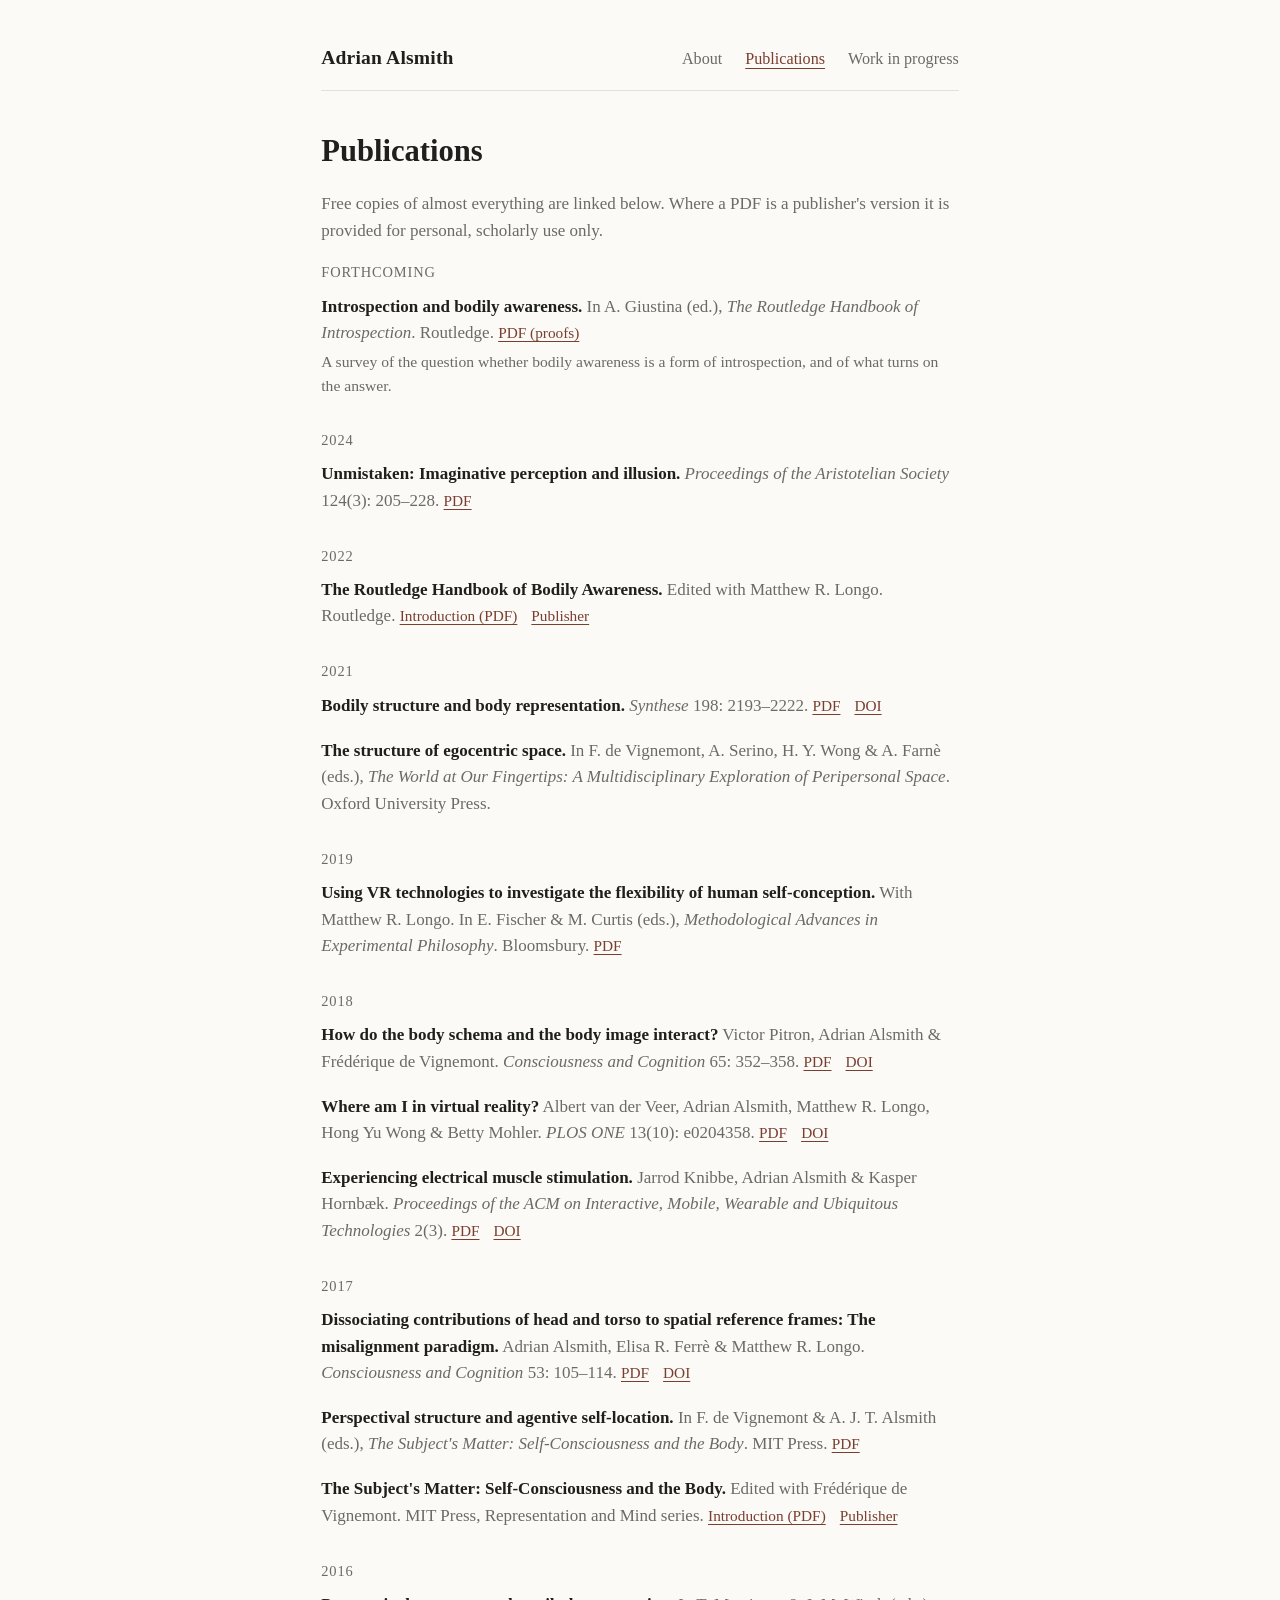
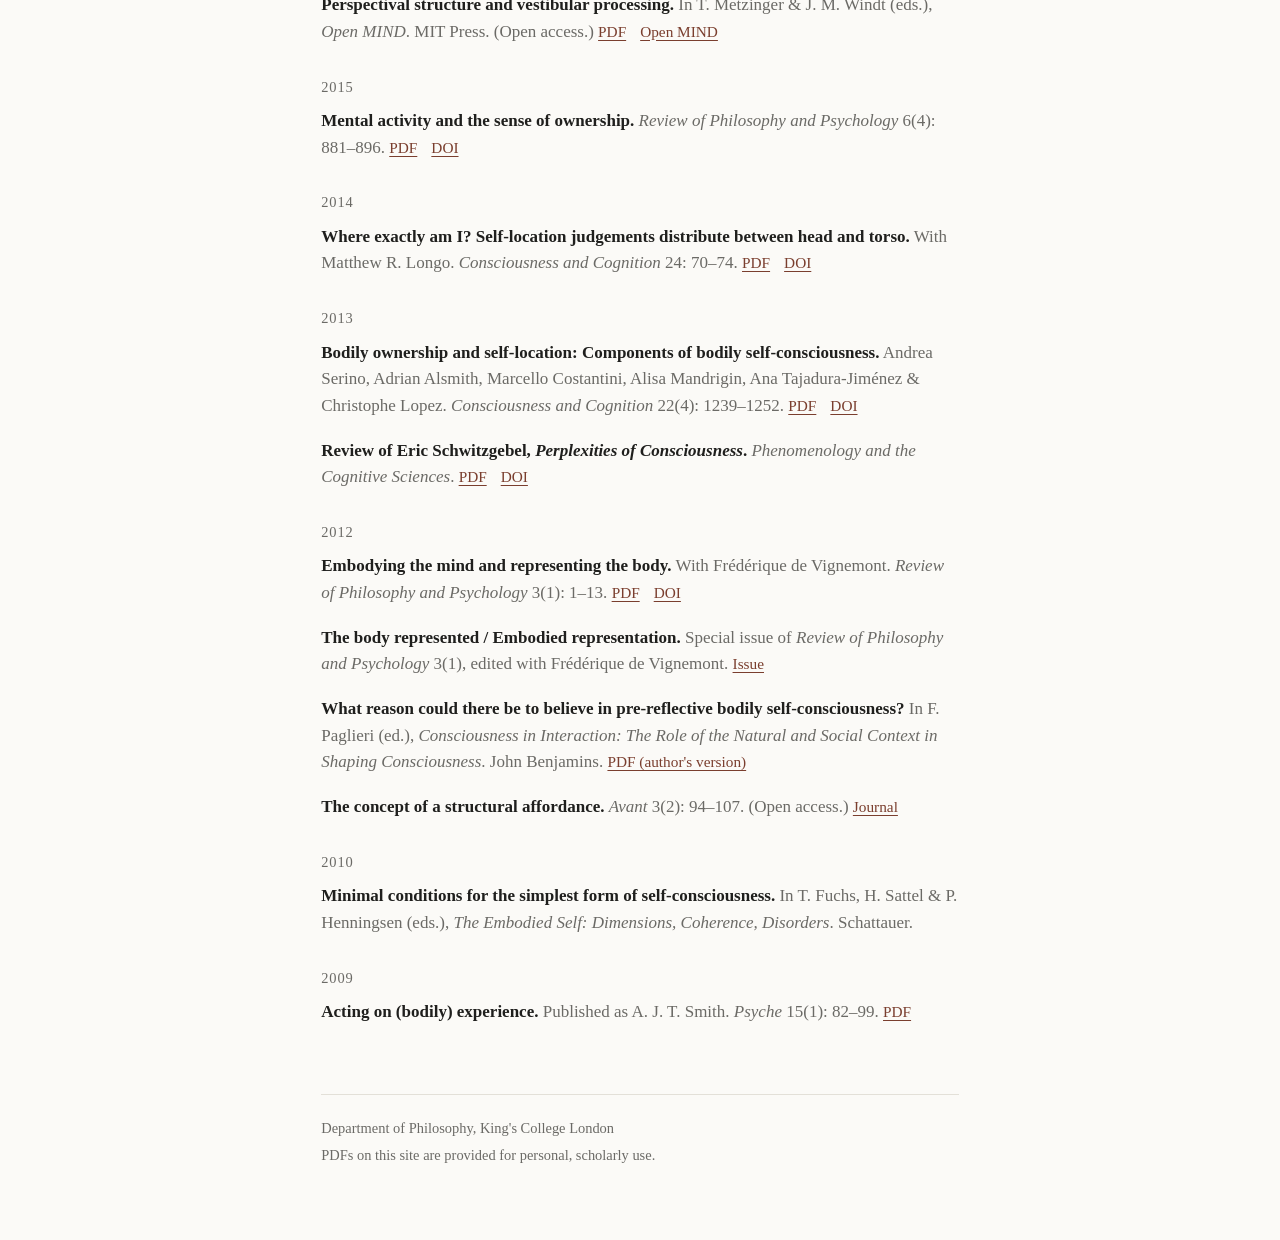
==== publications.html @ 870e2370 "Create personal academic website Three static pages (about, publications, work in progress), one sty" ====
<!DOCTYPE html>
<html lang="en">
<head>
  <meta charset="utf-8">
  <meta name="viewport" content="width=device-width, initial-scale=1">
  <title>Publications — Adrian Alsmith</title>
  <link rel="stylesheet" href="style.css">
</head>
<body>
<div class="wrap">

  <header class="site">
    <a class="name" href="index.html">Adrian Alsmith</a>
    <nav class="main">
      <a href="index.html">About</a>
      <a href="publications.html" aria-current="page">Publications</a>
      <a href="work-in-progress.html">Work in progress</a>
    </nav>
  </header>

  <main>
    <h1>Publications</h1>
    <p class="muted">Free copies of almost everything are linked below. Where a PDF is a publisher's version it is provided for personal, scholarly use only.</p>

    <!-- HOW TO ADD A PUBLICATION
         1. Put the PDF in the papers/ folder (lower-case, hyphenated name).
         2. Copy one of the <li> blocks below, edit the text, and change the href.
         3. Entries are grouped by year, newest first. -->

    <ul class="works">

      <span class="year">FORTHCOMING</span>
      <li>
        <span class="title">Introspection and bodily awareness.</span>
        <span class="venue">In A. Giustina (ed.), <em>The Routledge Handbook of Introspection</em>. Routledge.</span>
        <span class="links"><a href="papers/alsmith-2024-introspection-and-bodily-awareness.pdf">PDF (proofs)</a></span>
        <span class="note">A survey of the question whether bodily awareness is a form of introspection, and of what turns on the answer.</span>
      </li>

      <span class="year">2024</span>
      <li>
        <span class="title">Unmistaken: Imaginative perception and illusion.</span>
        <span class="venue"><em>Proceedings of the Aristotelian Society</em> 124(3): 205–228.</span>
        <span class="links"><a href="papers/alsmith-2024-unmistaken-imaginative-perception-and-illusion.pdf">PDF</a></span>
      </li>

      <span class="year">2022</span>
      <li>
        <span class="title">The Routledge Handbook of Bodily Awareness.</span>
        <span class="venue">Edited with Matthew R. Longo. Routledge.</span>
        <span class="links"><a href="papers/alsmith-longo-2022-routledge-handbook-introduction.pdf">Introduction (PDF)</a> <a href="https://www.routledge.com/9780367647971">Publisher</a></span>
      </li>

      <span class="year">2021</span>
      <li>
        <span class="title">Bodily structure and body representation.</span>
        <span class="venue"><em>Synthese</em> 198: 2193–2222.</span>
        <span class="links"><a href="papers/alsmith-2021-bodily-structure-and-body-representation.pdf">PDF</a> <a href="https://doi.org/10.1007/s11229-019-02200-1">DOI</a></span>
      </li>
      <li>
        <span class="title">The structure of egocentric space.</span>
        <span class="venue">In F. de Vignemont, A. Serino, H. Y. Wong &amp; A. Farnè (eds.), <em>The World at Our Fingertips: A Multidisciplinary Exploration of Peripersonal Space</em>. Oxford University Press.</span>
        <!-- PDF (papers/alsmith-2021-the-structure-of-egocentric-space.pdf) still to be added; the file is 6.5 MB. -->
      </li>

      <span class="year">2019</span>
      <li>
        <span class="title">Using VR technologies to investigate the flexibility of human self-conception.</span>
        <span class="venue">With Matthew R. Longo. In E. Fischer &amp; M. Curtis (eds.), <em>Methodological Advances in Experimental Philosophy</em>. Bloomsbury.</span>
        <span class="links"><a href="papers/alsmith-longo-2019-using-vr-to-study-self-conception.pdf">PDF</a></span>
      </li>

      <span class="year">2018</span>
      <li>
        <span class="title">How do the body schema and the body image interact?</span>
        <span class="venue">Victor Pitron, Adrian Alsmith &amp; Frédérique de Vignemont. <em>Consciousness and Cognition</em> 65: 352–358.</span>
        <span class="links"><a href="papers/pitron-alsmith-devignemont-2018-body-schema-body-image.pdf">PDF</a> <a href="https://doi.org/10.1016/j.concog.2018.08.007">DOI</a></span>
      </li>
      <li>
        <span class="title">Where am I in virtual reality?</span>
        <span class="venue">Albert van der Veer, Adrian Alsmith, Matthew R. Longo, Hong Yu Wong &amp; Betty Mohler. <em>PLOS ONE</em> 13(10): e0204358.</span>
        <span class="links"><a href="papers/vanderveer-alsmith-et-al-2018-where-am-i-in-vr.pdf">PDF</a> <a href="https://doi.org/10.1371/journal.pone.0204358">DOI</a></span>
      </li>
      <li>
        <span class="title">Experiencing electrical muscle stimulation.</span>
        <span class="venue">Jarrod Knibbe, Adrian Alsmith &amp; Kasper Hornbæk. <em>Proceedings of the ACM on Interactive, Mobile, Wearable and Ubiquitous Technologies</em> 2(3).</span>
        <span class="links"><a href="papers/knibbe-alsmith-hornbaek-2018-experiencing-electrical-muscle-stimulation.pdf">PDF</a> <a href="https://doi.org/10.1145/3264928">DOI</a></span>
      </li>

      <span class="year">2017</span>
      <li>
        <span class="title">Dissociating contributions of head and torso to spatial reference frames: The misalignment paradigm.</span>
        <span class="venue">Adrian Alsmith, Elisa R. Ferrè &amp; Matthew R. Longo. <em>Consciousness and Cognition</em> 53: 105–114.</span>
        <span class="links"><a href="papers/alsmith-ferre-longo-2017-misalignment-paradigm.pdf">PDF</a> <a href="https://doi.org/10.1016/j.concog.2017.06.005">DOI</a></span>
      </li>
      <li>
        <span class="title">Perspectival structure and agentive self-location.</span>
        <span class="venue">In F. de Vignemont &amp; A. J. T. Alsmith (eds.), <em>The Subject's Matter: Self-Consciousness and the Body</em>. MIT Press.</span>
        <span class="links"><a href="papers/alsmith-2017-perspectival-structure-and-agentive-self-location.pdf">PDF</a></span>
      </li>
      <li>
        <span class="title">The Subject's Matter: Self-Consciousness and the Body.</span>
        <span class="venue">Edited with Frédérique de Vignemont. MIT Press, Representation and Mind series.</span>
        <span class="links"><a href="papers/alsmith-devignemont-2017-introduction-the-subjects-matter.pdf">Introduction (PDF)</a> <a href="https://mitpress.mit.edu/9780262036832/">Publisher</a></span>
      </li>

      <span class="year">2016</span>
      <li>
        <span class="title">Perspectival structure and vestibular processing.</span>
        <span class="venue">In T. Metzinger &amp; J. M. Windt (eds.), <em>Open MIND</em>. MIT Press. (Open access.)</span>
        <span class="links"><a href="papers/alsmith-2016-perspectival-structure-and-vestibular-processing.pdf">PDF</a> <a href="https://open-mind.net/">Open MIND</a></span>
      </li>

      <span class="year">2015</span>
      <li>
        <span class="title">Mental activity and the sense of ownership.</span>
        <span class="venue"><em>Review of Philosophy and Psychology</em> 6(4): 881–896.</span>
        <span class="links"><a href="papers/alsmith-2015-mental-activity-and-the-sense-of-ownership.pdf">PDF</a> <a href="https://doi.org/10.1007/s13164-014-0208-1">DOI</a></span>
      </li>

      <span class="year">2014</span>
      <li>
        <span class="title">Where exactly am I? Self-location judgements distribute between head and torso.</span>
        <span class="venue">With Matthew R. Longo. <em>Consciousness and Cognition</em> 24: 70–74.</span>
        <span class="links"><a href="papers/alsmith-longo-2014-where-exactly-am-i.pdf">PDF</a> <a href="https://doi.org/10.1016/j.concog.2013.12.005">DOI</a></span>
      </li>

      <span class="year">2013</span>
      <li>
        <span class="title">Bodily ownership and self-location: Components of bodily self-consciousness.</span>
        <span class="venue">Andrea Serino, Adrian Alsmith, Marcello Costantini, Alisa Mandrigin, Ana Tajadura-Jiménez &amp; Christophe Lopez. <em>Consciousness and Cognition</em> 22(4): 1239–1252.</span>
        <span class="links"><a href="papers/serino-alsmith-et-al-2013-bodily-ownership-and-self-location.pdf">PDF</a> <a href="https://doi.org/10.1016/j.concog.2013.08.013">DOI</a></span>
      </li>
      <li>
        <span class="title">Review of Eric Schwitzgebel, <em>Perplexities of Consciousness</em>.</span>
        <span class="venue"><em>Phenomenology and the Cognitive Sciences</em>.</span>
        <span class="links"><a href="papers/alsmith-2013-perplexities-of-consciousness-review.pdf">PDF</a> <a href="https://doi.org/10.1007/s11097-013-9315-1">DOI</a></span>
      </li>

      <span class="year">2012</span>
      <li>
        <span class="title">Embodying the mind and representing the body.</span>
        <span class="venue">With Frédérique de Vignemont. <em>Review of Philosophy and Psychology</em> 3(1): 1–13.</span>
        <span class="links"><a href="papers/alsmith-devignemont-2012-embodying-the-mind-and-representing-the-body.pdf">PDF</a> <a href="https://doi.org/10.1007/s13164-012-0085-4">DOI</a></span>
      </li>
      <li>
        <span class="title">The body represented / Embodied representation.</span>
        <span class="venue">Special issue of <em>Review of Philosophy and Psychology</em> 3(1), edited with Frédérique de Vignemont.</span>
        <span class="links"><a href="https://link.springer.com/journal/13164/volumes-and-issues/3-1">Issue</a></span>
      </li>
      <li>
        <span class="title">What reason could there be to believe in pre-reflective bodily self-consciousness?</span>
        <span class="venue">In F. Paglieri (ed.), <em>Consciousness in Interaction: The Role of the Natural and Social Context in Shaping Consciousness</em>. John Benjamins.</span>
        <span class="links"><a href="papers/alsmith-2012-pre-reflective-bodily-self-consciousness.pdf">PDF (author's version)</a></span>
      </li>
      <li>
        <span class="title">The concept of a structural affordance.</span>
        <span class="venue"><em>Avant</em> 3(2): 94–107. (Open access.)</span>
        <span class="links"><a href="http://avant.edu.pl/en/">Journal</a></span>
      </li>

      <span class="year">2010</span>
      <li>
        <span class="title">Minimal conditions for the simplest form of self-consciousness.</span>
        <span class="venue">In T. Fuchs, H. Sattel &amp; P. Henningsen (eds.), <em>The Embodied Self: Dimensions, Coherence, Disorders</em>. Schattauer.</span>
      </li>

      <span class="year">2009</span>
      <li>
        <span class="title">Acting on (bodily) experience.</span>
        <span class="venue">Published as A. J. T. Smith. <em>Psyche</em> 15(1): 82–99.</span>
        <span class="links"><a href="papers/smith-2009-acting-on-bodily-experience.pdf">PDF</a></span>
      </li>

    </ul>
  </main>

  <footer class="site">
    <p>Department of Philosophy, King's College London</p>
    <p>PDFs on this site are provided for personal, scholarly use.</p>
  </footer>

</div>
</body>
</html>
---- style.css ----
/* ------------------------------------------------------------------
   Adrian Alsmith — site stylesheet
   One file, no build step. Colours live in the :root block; change
   them there and every page follows.
   ------------------------------------------------------------------ */

:root {
  --bg: #fbfaf7;          /* page background (warm off-white) */
  --ink: #1f1f1d;         /* body text */
  --muted: #6b6a66;       /* secondary text: dates, venues, captions */
  --rule: #e3e0d8;        /* hairlines */
  --accent: #7a3e2e;      /* links, small headings (muted brick) */
  --accent-hover: #4d251b;
  --measure: 40rem;       /* max text width ≈ 70 characters */
}

@media (prefers-color-scheme: dark) {
  :root {
    --bg: #17181a;
    --ink: #e6e3dc;
    --muted: #a09d96;
    --rule: #33353a;
    --accent: #d9a08a;
    --accent-hover: #f0c9b8;
  }
}

* { box-sizing: border-box; }

html { font-size: 106.25%; }  /* 17px base */

body {
  margin: 0;
  background: var(--bg);
  color: var(--ink);
  font-family: Charter, "Iowan Old Style", "Palatino Linotype", Palatino,
               Georgia, "Times New Roman", serif;
  line-height: 1.55;
  -webkit-font-smoothing: antialiased;
}

/* ---- layout ---------------------------------------------------- */

.wrap {
  max-width: var(--measure);
  margin: 0 auto;
  padding: 2.5rem 1.25rem 4rem;
}

header.site {
  display: flex;
  flex-wrap: wrap;
  align-items: baseline;
  justify-content: space-between;
  gap: 0.5rem 1.5rem;
  padding-bottom: 1rem;
  margin-bottom: 2.5rem;
  border-bottom: 1px solid var(--rule);
}

header.site .name {
  font-size: 1.15rem;
  font-weight: 600;
  letter-spacing: 0.01em;
  color: var(--ink);
  text-decoration: none;
}

nav.main a {
  margin-left: 1.1rem;
  color: var(--muted);
  text-decoration: none;
  font-size: 0.95rem;
}
nav.main a:first-child { margin-left: 0; }
nav.main a:hover,
nav.main a[aria-current="page"] { color: var(--accent); }
nav.main a[aria-current="page"] { text-decoration: underline; text-underline-offset: 0.25em; }

footer.site {
  margin-top: 4rem;
  padding-top: 1rem;
  border-top: 1px solid var(--rule);
  color: var(--muted);
  font-size: 0.85rem;
}
footer.site p { margin: 0.3rem 0; }

/* ---- type ------------------------------------------------------ */

h1 {
  font-size: 1.8rem;
  font-weight: 600;
  line-height: 1.2;
  margin: 0 0 1.25rem;
}

h2 {
  font-size: 1.05rem;
  font-weight: 600;
  letter-spacing: 0.04em;
  text-transform: uppercase;
  color: var(--accent);
  margin: 2.75rem 0 0.9rem;
}
h2:first-of-type { margin-top: 0; }

h3 {
  font-size: 1.05rem;
  font-weight: 600;
  margin: 1.6rem 0 0.4rem;
}

p { margin: 0 0 1rem; }

a { color: var(--accent); text-decoration: underline; text-underline-offset: 0.18em; text-decoration-thickness: 0.06em; }
a:hover { color: var(--accent-hover); }

.muted { color: var(--muted); }
.small { font-size: 0.9rem; }

/* ---- home page ------------------------------------------------- */

.intro {
  display: grid;
  grid-template-columns: 1fr;
  gap: 1.5rem;
  align-items: start;
}
@media (min-width: 560px) {
  .intro { grid-template-columns: 1fr 9rem; }
}

.intro img.portrait {
  width: 9rem;
  height: 9rem;
  object-fit: cover;
  border-radius: 4px;
  order: -1;
}
@media (min-width: 560px) { .intro img.portrait { order: 0; } }

.contact { list-style: none; padding: 0; margin: 0 0 1rem; }
.contact li { margin: 0.15rem 0; }

/* ---- lists of work --------------------------------------------- */

ul.works { list-style: none; padding: 0; margin: 0; }
ul.works li {
  margin: 0 0 1.1rem;
  padding-left: 0;
}
ul.works .title { font-weight: 600; }
ul.works .venue { color: var(--muted); }
ul.works .links { font-size: 0.9rem; white-space: nowrap; }
ul.works .links a { margin-right: 0.6rem; }
ul.works .note { display: block; color: var(--muted); font-size: 0.92rem; margin-top: 0.2rem; }

.year {
  display: block;
  color: var(--muted);
  font-size: 0.85rem;
  letter-spacing: 0.06em;
  margin: 1.8rem 0 0.6rem;
}
.year:first-of-type { margin-top: 0; }

/* Research themes on the home page */
.theme { margin-bottom: 1.8rem; }
.theme h3 { margin-top: 0; }
.theme p:last-child { margin-bottom: 0; }
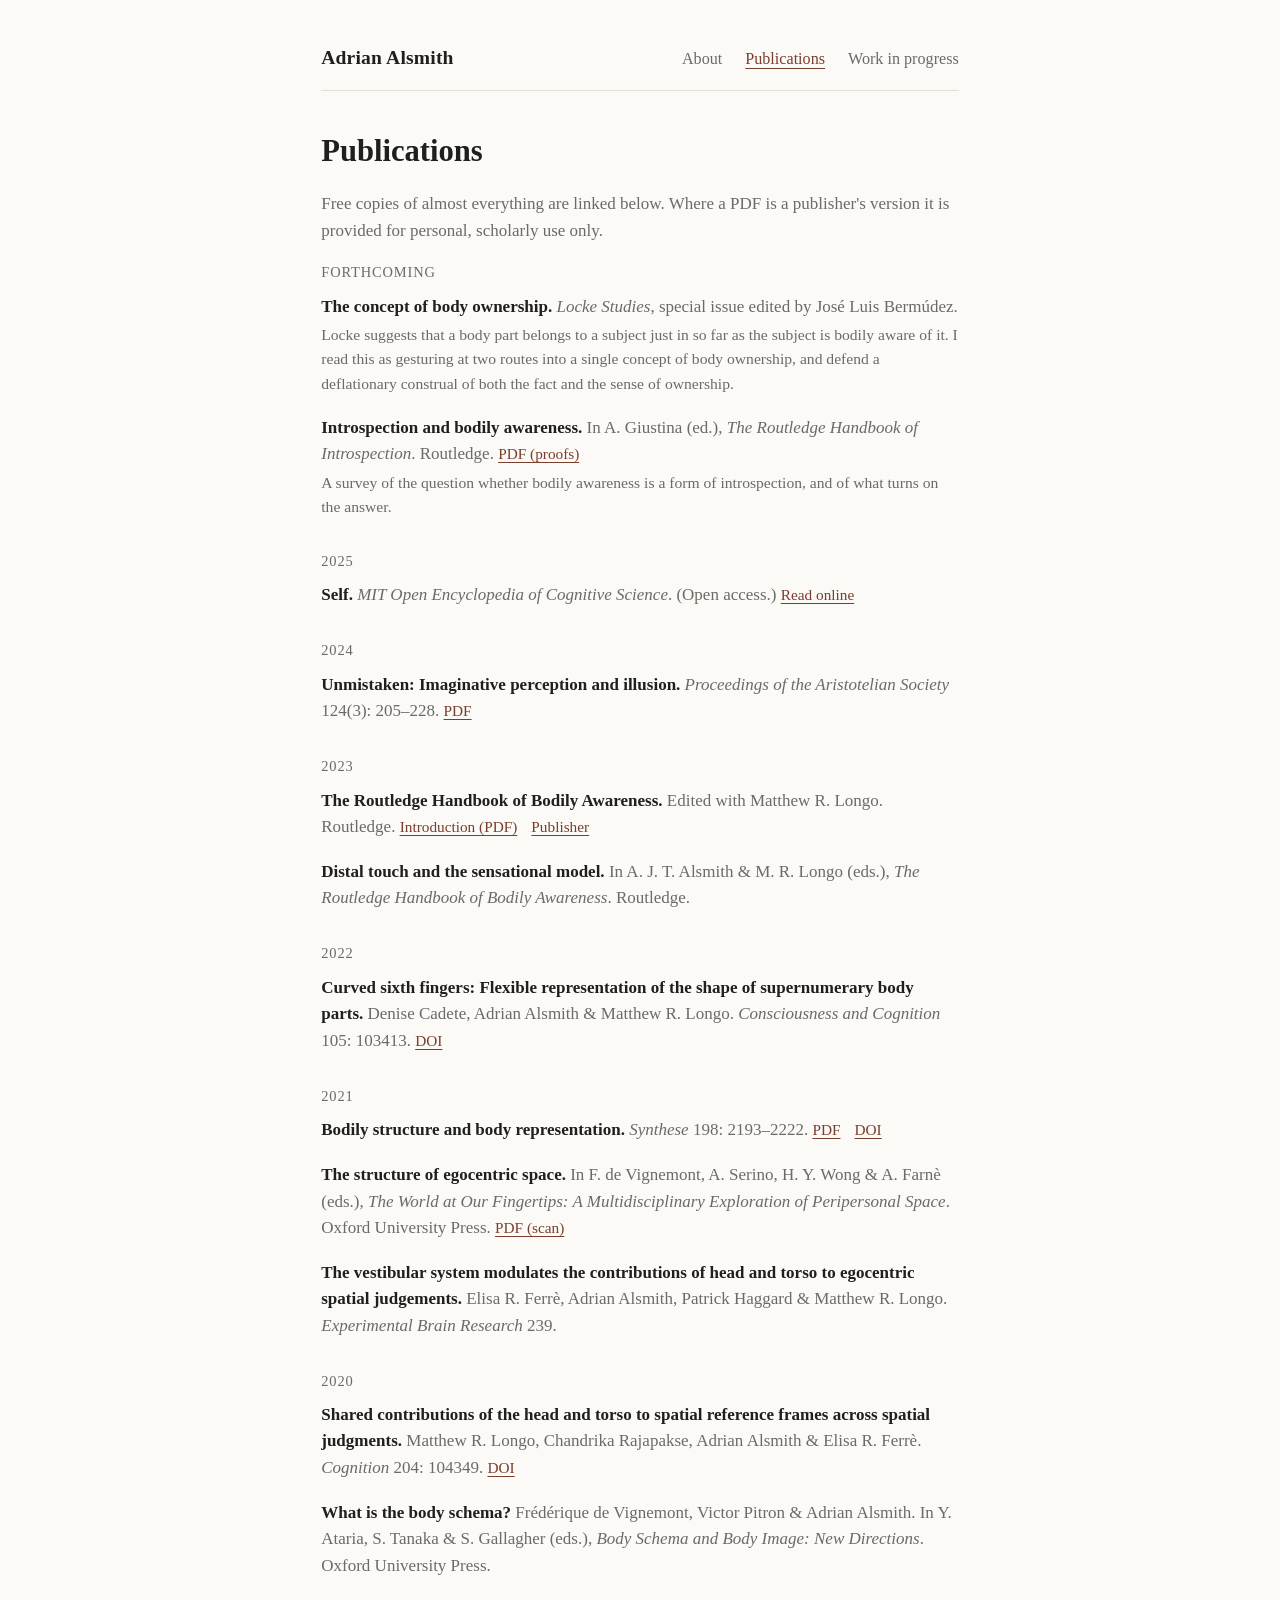
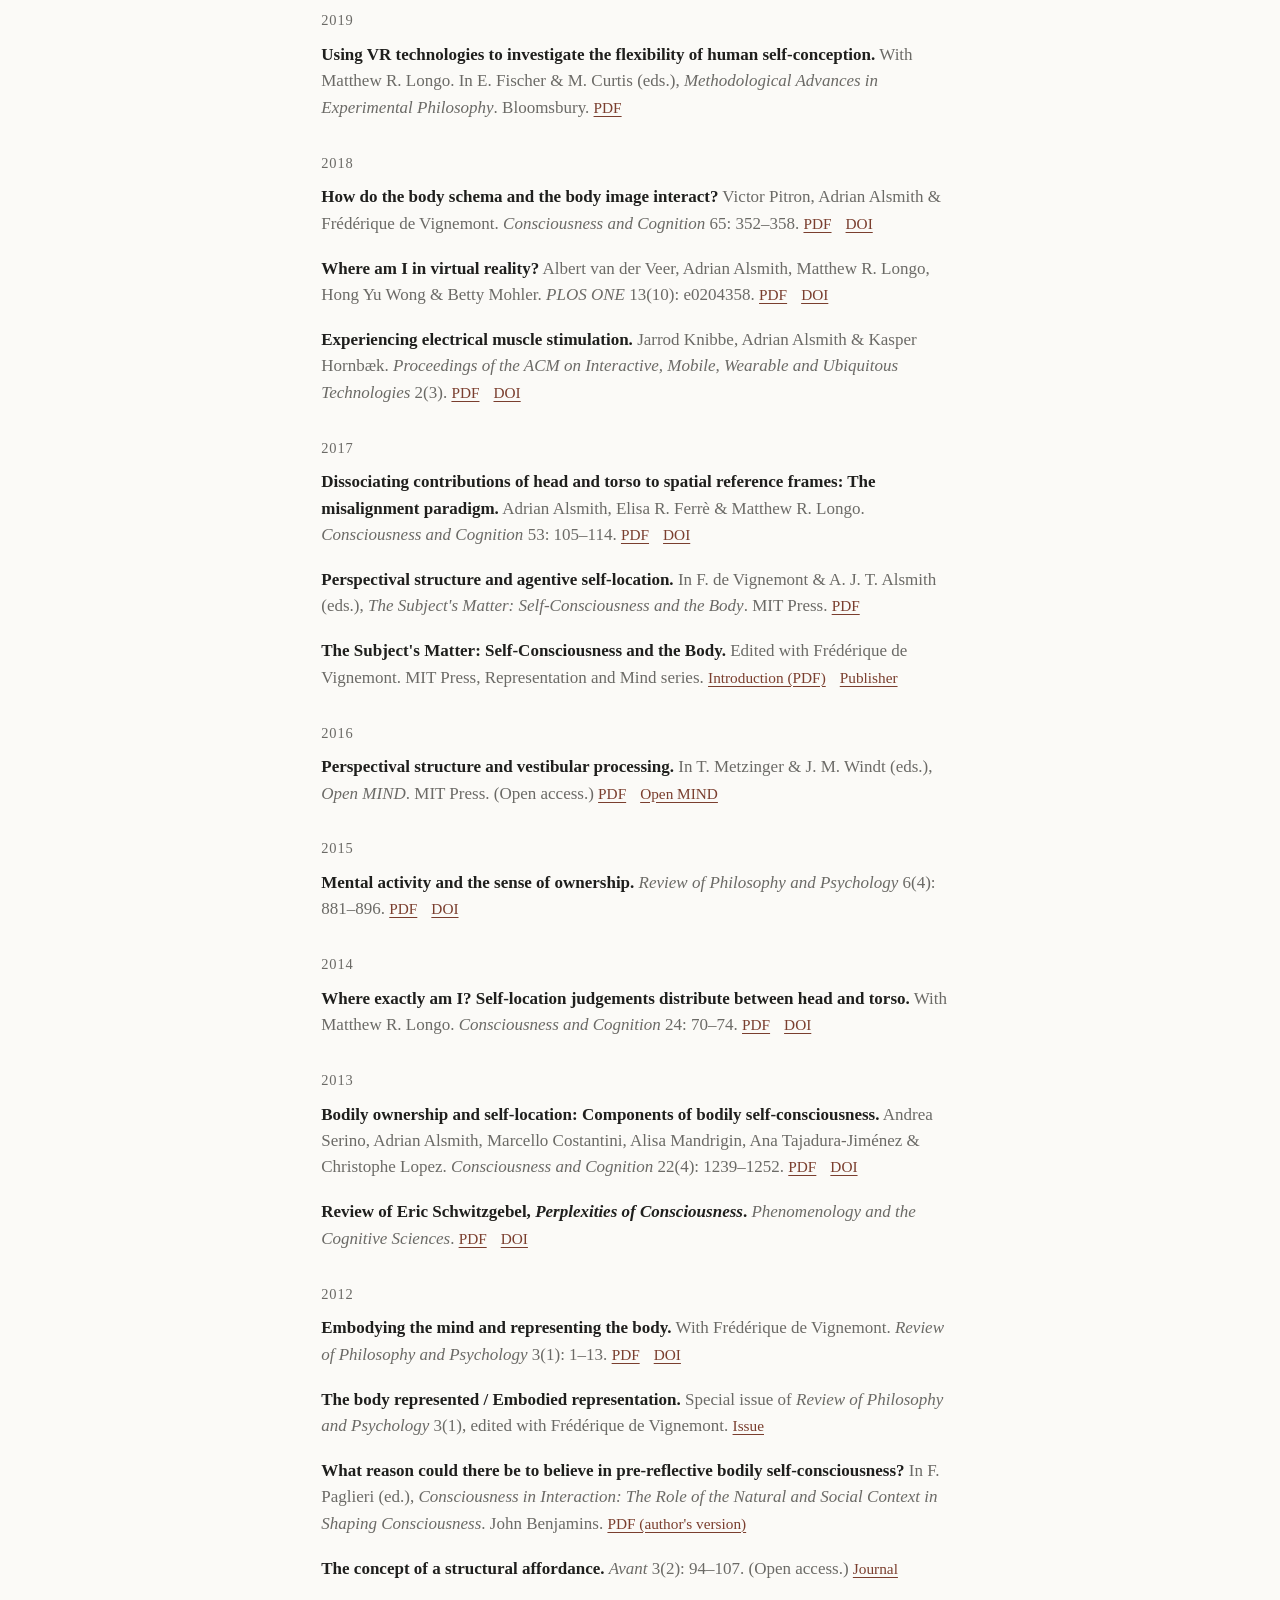
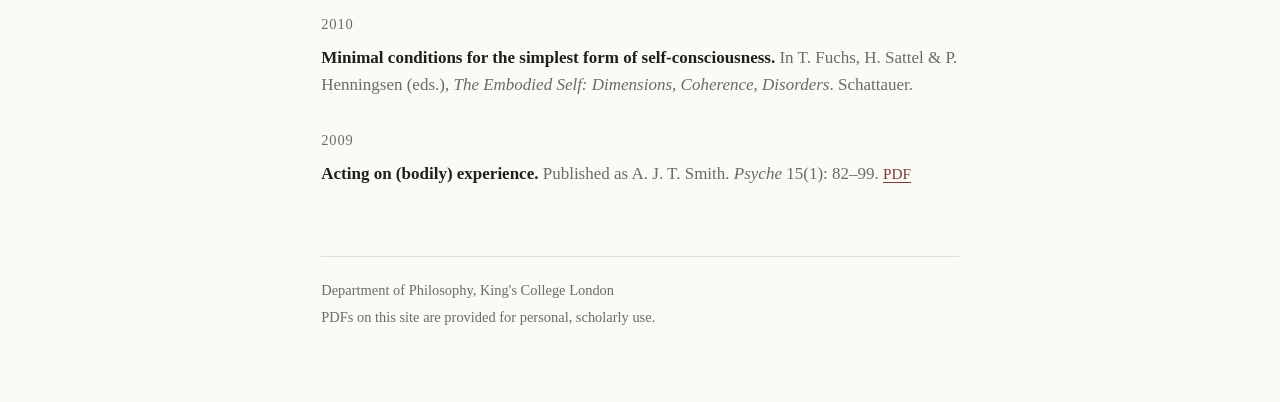
==== commit 0f91536b: "Update site with facts from CV, PDR, and project files Add missing publications (2020–2025), mark th" ====
--- a/publications.html
+++ b/publications.html
@@ -31,12 +31,24 @@
 
       <span class="year">FORTHCOMING</span>
       <li>
+        <span class="title">The concept of body ownership.</span>
+        <span class="venue"><em>Locke Studies</em>, special issue edited by José Luis Bermúdez.</span>
+        <span class="note">Locke suggests that a body part belongs to a subject just in so far as the subject is bodily aware of it. I read this as gesturing at two routes into a single concept of body ownership, and defend a deflationary construal of both the fact and the sense of ownership.</span>
+      </li>
+      <li>
         <span class="title">Introspection and bodily awareness.</span>
         <span class="venue">In A. Giustina (ed.), <em>The Routledge Handbook of Introspection</em>. Routledge.</span>
         <span class="links"><a href="papers/alsmith-2024-introspection-and-bodily-awareness.pdf">PDF (proofs)</a></span>
         <span class="note">A survey of the question whether bodily awareness is a form of introspection, and of what turns on the answer.</span>
       </li>
 
+      <span class="year">2025</span>
+      <li>
+        <span class="title">Self.</span>
+        <span class="venue"><em>MIT Open Encyclopedia of Cognitive Science</em>. (Open access.)</span>
+        <span class="links"><a href="https://doi.org/10.21428/e2759450.efd6ccc3">Read online</a></span>
+      </li>
+
       <span class="year">2024</span>
       <li>
         <span class="title">Unmistaken: Imaginative perception and illusion.</span>
@@ -44,12 +56,24 @@
         <span class="links"><a href="papers/alsmith-2024-unmistaken-imaginative-perception-and-illusion.pdf">PDF</a></span>
       </li>
 
-      <span class="year">2022</span>
+      <span class="year">2023</span>
       <li>
         <span class="title">The Routledge Handbook of Bodily Awareness.</span>
         <span class="venue">Edited with Matthew R. Longo. Routledge.</span>
         <span class="links"><a href="papers/alsmith-longo-2022-routledge-handbook-introduction.pdf">Introduction (PDF)</a> <a href="https://www.routledge.com/9780367647971">Publisher</a></span>
       </li>
+      <li>
+        <span class="title">Distal touch and the sensational model.</span>
+        <span class="venue">In A. J. T. Alsmith &amp; M. R. Longo (eds.), <em>The Routledge Handbook of Bodily Awareness</em>. Routledge.</span>
+        <!-- No PDF yet: add papers/alsmith-2023-distal-touch-and-the-sensational-model.pdf and a link. -->
+      </li>
+
+      <span class="year">2022</span>
+      <li>
+        <span class="title">Curved sixth fingers: Flexible representation of the shape of supernumerary body parts.</span>
+        <span class="venue">Denise Cadete, Adrian Alsmith &amp; Matthew R. Longo. <em>Consciousness and Cognition</em> 105: 103413.</span>
+        <span class="links"><a href="https://doi.org/10.1016/j.concog.2022.103413">DOI</a></span>
+      </li>
 
       <span class="year">2021</span>
       <li>
@@ -60,7 +84,23 @@
       <li>
         <span class="title">The structure of egocentric space.</span>
         <span class="venue">In F. de Vignemont, A. Serino, H. Y. Wong &amp; A. Farnè (eds.), <em>The World at Our Fingertips: A Multidisciplinary Exploration of Peripersonal Space</em>. Oxford University Press.</span>
-        <!-- PDF (papers/alsmith-2021-the-structure-of-egocentric-space.pdf) still to be added; the file is 6.5 MB. -->
+        <span class="links"><a href="papers/alsmith-2021-the-structure-of-egocentric-space.pdf">PDF (scan)</a></span>
+      </li>
+      <li>
+        <span class="title">The vestibular system modulates the contributions of head and torso to egocentric spatial judgements.</span>
+        <span class="venue">Elisa R. Ferrè, Adrian Alsmith, Patrick Haggard &amp; Matthew R. Longo. <em>Experimental Brain Research</em> 239.</span>
+        <!-- Check volume/pages and add DOI. -->
+      </li>
+
+      <span class="year">2020</span>
+      <li>
+        <span class="title">Shared contributions of the head and torso to spatial reference frames across spatial judgments.</span>
+        <span class="venue">Matthew R. Longo, Chandrika Rajapakse, Adrian Alsmith &amp; Elisa R. Ferrè. <em>Cognition</em> 204: 104349.</span>
+        <span class="links"><a href="https://doi.org/10.1016/j.cognition.2020.104349">DOI</a></span>
+      </li>
+      <li>
+        <span class="title">What is the body schema?</span>
+        <span class="venue">Frédérique de Vignemont, Victor Pitron &amp; Adrian Alsmith. In Y. Ataria, S. Tanaka &amp; S. Gallagher (eds.), <em>Body Schema and Body Image: New Directions</em>. Oxford University Press.</span>
       </li>
 
       <span class="year">2019</span>
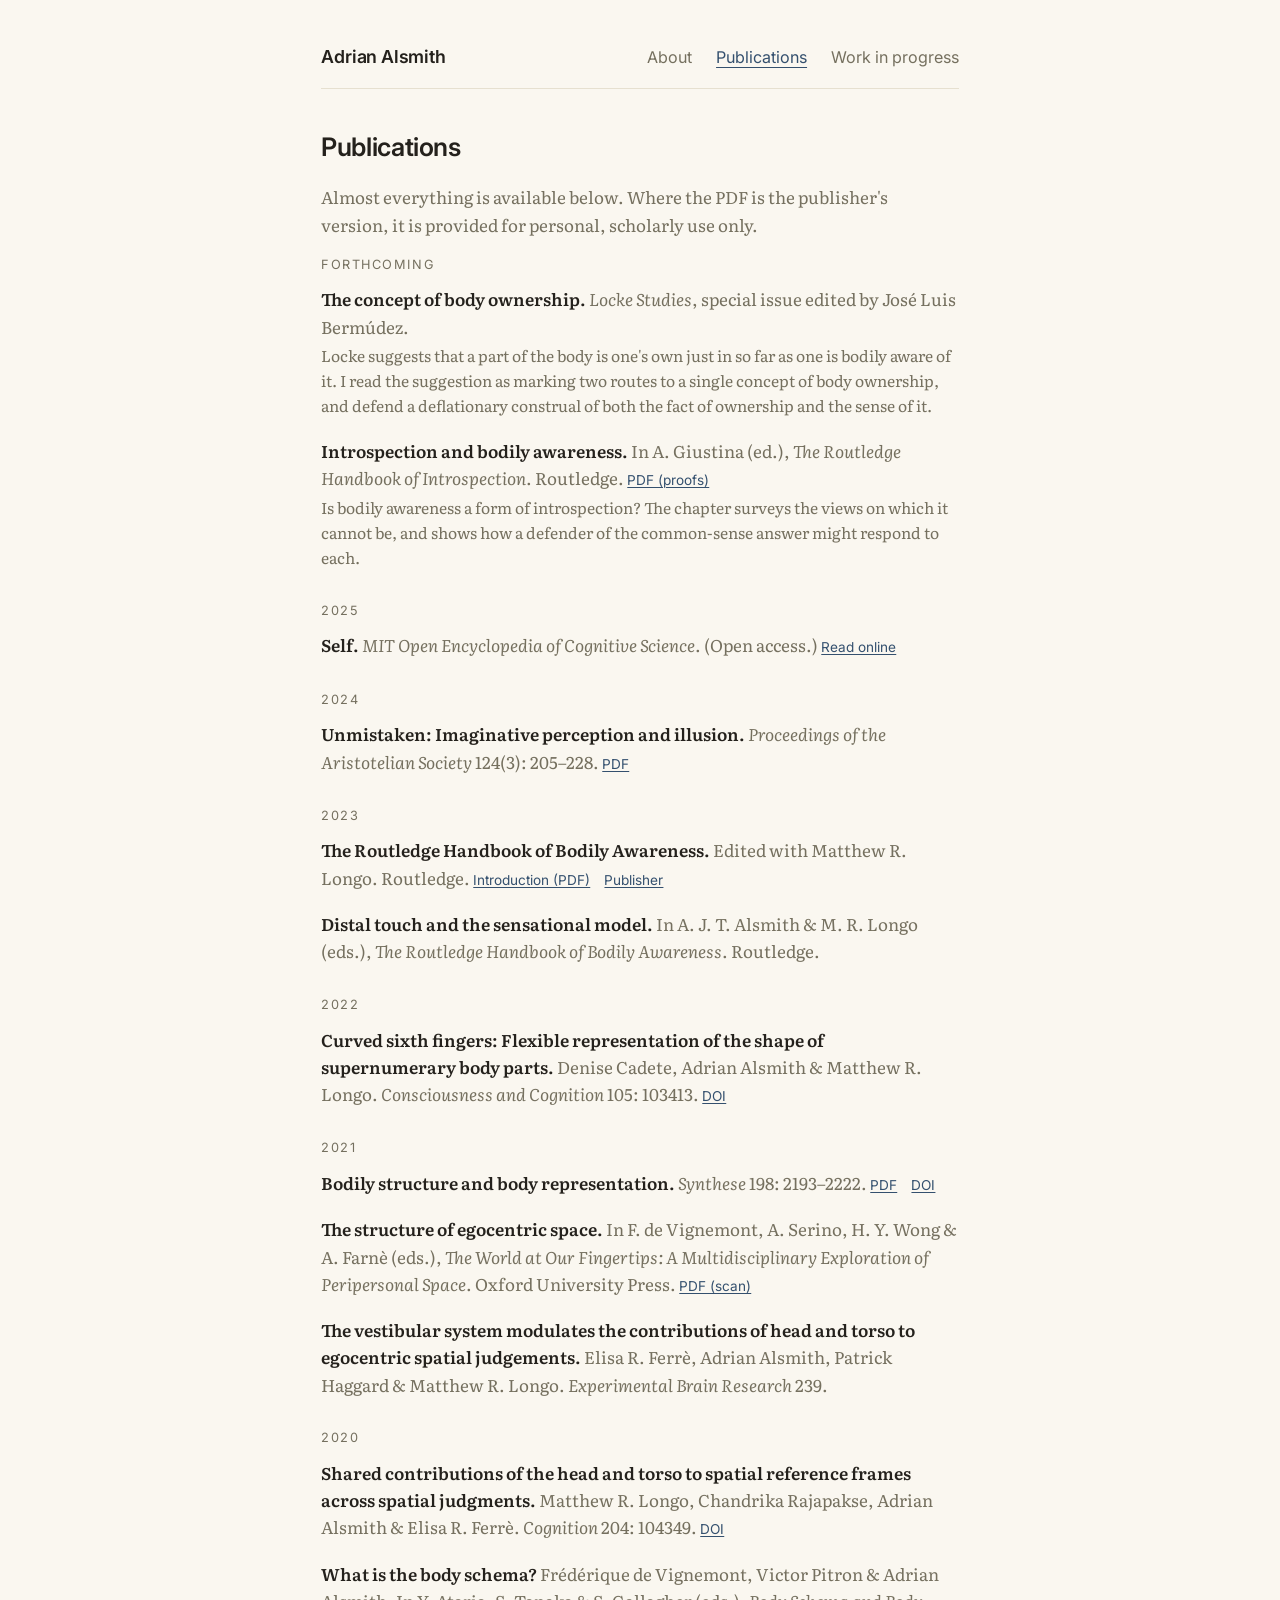
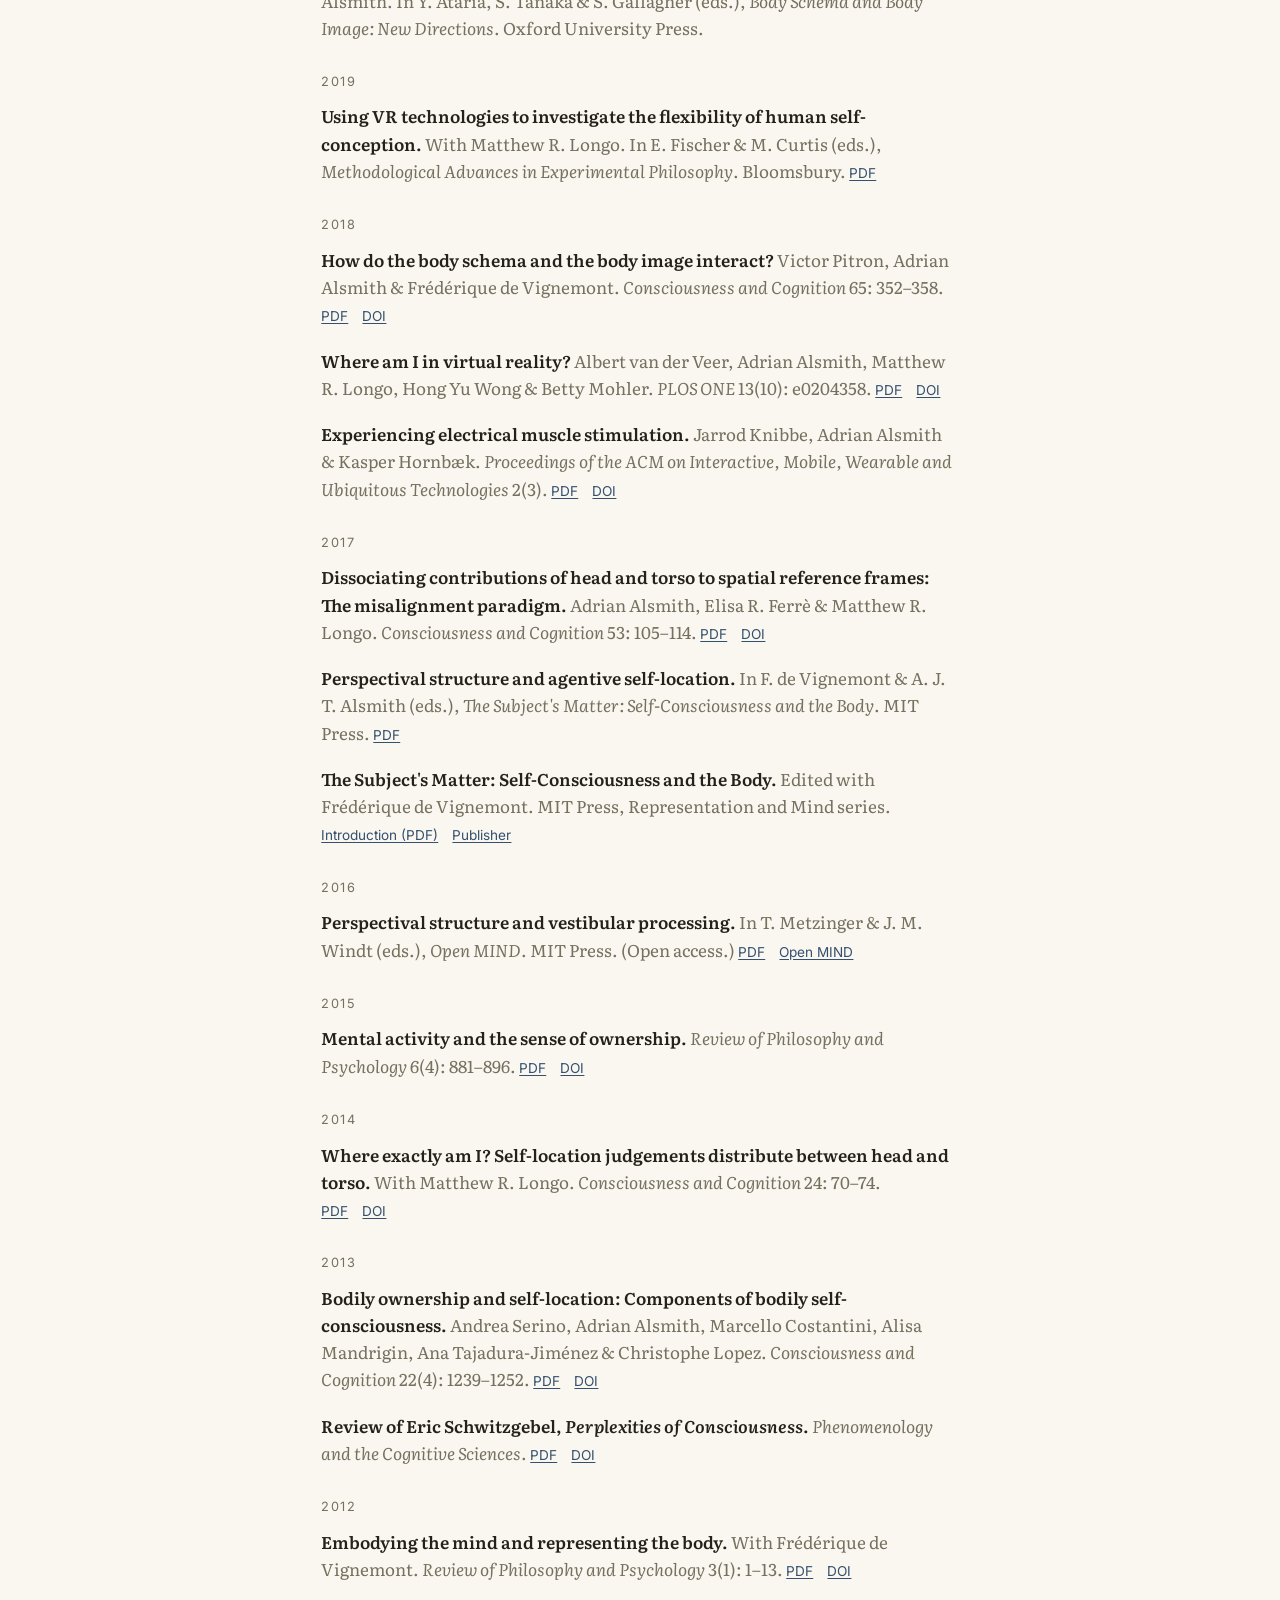
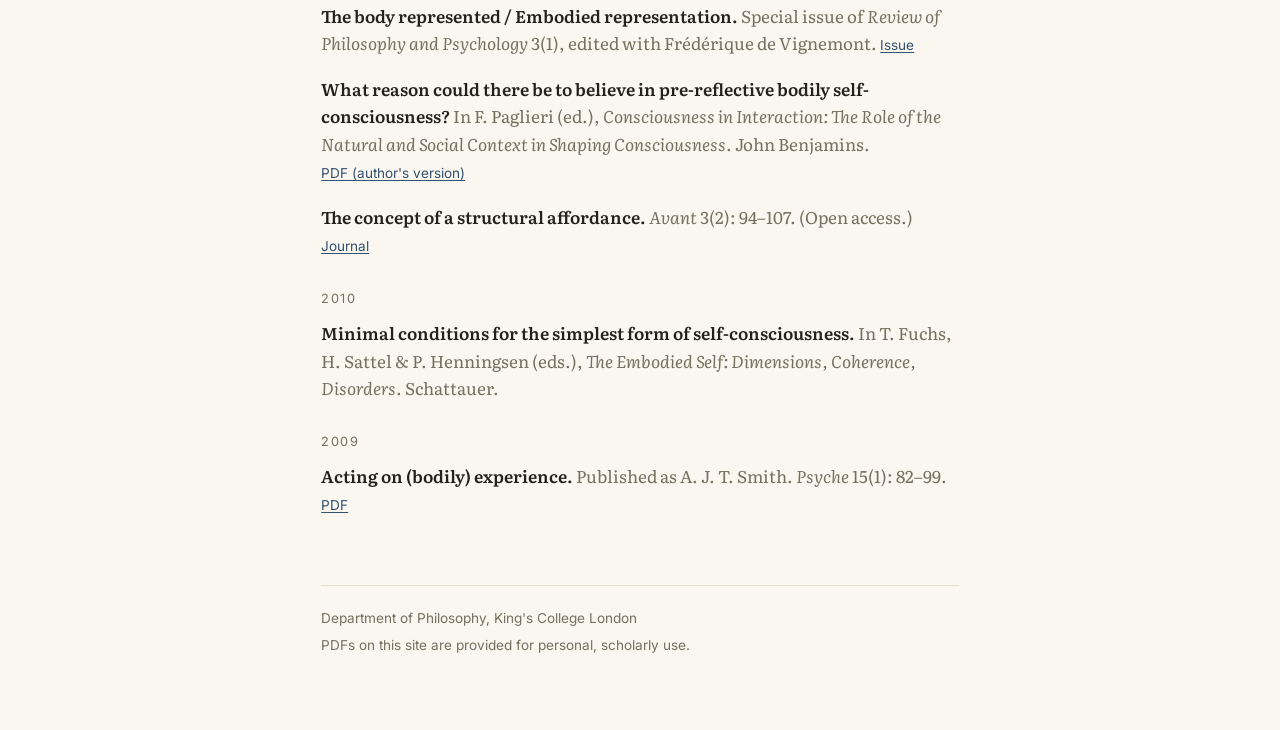
==== commit 581aef5c: "Revise site copy to match the author's prose style Rework the bio, research themes, and the notes on" ====
--- a/publications.html
+++ b/publications.html
@@ -20,7 +20,7 @@
 
   <main>
     <h1>Publications</h1>
-    <p class="muted">Free copies of almost everything are linked below. Where a PDF is a publisher's version it is provided for personal, scholarly use only.</p>
+    <p class="muted">Almost everything is available below. Where the PDF is the publisher's version, it is provided for personal, scholarly use only.</p>
 
     <!-- HOW TO ADD A PUBLICATION
          1. Put the PDF in the papers/ folder (lower-case, hyphenated name).
@@ -33,13 +33,13 @@
       <li>
         <span class="title">The concept of body ownership.</span>
         <span class="venue"><em>Locke Studies</em>, special issue edited by José Luis Bermúdez.</span>
-        <span class="note">Locke suggests that a body part belongs to a subject just in so far as the subject is bodily aware of it. I read this as gesturing at two routes into a single concept of body ownership, and defend a deflationary construal of both the fact and the sense of ownership.</span>
+        <span class="note">Locke suggests that a part of the body is one's own just in so far as one is bodily aware of it. I read the suggestion as marking two routes to a single concept of body ownership, and defend a deflationary construal of both the fact of ownership and the sense of it.</span>
       </li>
       <li>
         <span class="title">Introspection and bodily awareness.</span>
         <span class="venue">In A. Giustina (ed.), <em>The Routledge Handbook of Introspection</em>. Routledge.</span>
         <span class="links"><a href="papers/alsmith-2024-introspection-and-bodily-awareness.pdf">PDF (proofs)</a></span>
-        <span class="note">A survey of the question whether bodily awareness is a form of introspection, and of what turns on the answer.</span>
+        <span class="note">Is bodily awareness a form of introspection? The chapter surveys the views on which it cannot be, and shows how a defender of the common-sense answer might respond to each.</span>
       </li>
 
       <span class="year">2025</span>
--- a/style.css
+++ b/style.css
@@ -2,26 +2,62 @@
    Adrian Alsmith — site stylesheet
    One file, no build step. Colours live in the :root block; change
    them there and every page follows.
+
+   Type: Literata (serif) for running text; Inter (sans) for the name,
+   navigation, headings, labels and links. Both are self-hosted in
+   assets/fonts/ under the SIL Open Font License.
    ------------------------------------------------------------------ */
 
+@font-face {
+  font-family: "Literata";
+  src: url("assets/fonts/literata.woff2") format("woff2");
+  font-weight: 200 900;
+  font-style: normal;
+  font-display: swap;
+}
+@font-face {
+  font-family: "Literata";
+  src: url("assets/fonts/literata-italic.woff2") format("woff2");
+  font-weight: 200 900;
+  font-style: italic;
+  font-display: swap;
+}
+@font-face {
+  font-family: "Inter";
+  src: url("assets/fonts/inter.woff2") format("woff2");
+  font-weight: 100 900;
+  font-style: normal;
+  font-display: swap;
+}
+@font-face {
+  font-family: "Inter";
+  src: url("assets/fonts/inter-italic.woff2") format("woff2");
+  font-weight: 100 900;
+  font-style: italic;
+  font-display: swap;
+}
+
 :root {
-  --bg: #fbfaf7;          /* page background (warm off-white) */
-  --ink: #1f1f1d;         /* body text */
-  --muted: #6b6a66;       /* secondary text: dates, venues, captions */
-  --rule: #e3e0d8;        /* hairlines */
-  --accent: #7a3e2e;      /* links, small headings (muted brick) */
-  --accent-hover: #4d251b;
+  --bg: #faf7f0;          /* page background (cream) */
+  --ink: #24211c;         /* body text (warm near-black) */
+  --muted: #75705f;       /* secondary text: dates, venues, captions */
+  --rule: #e6e0d0;        /* hairlines */
+  --accent: #34506e;      /* links (slate blue) */
+  --accent-hover: #1e3149;
   --measure: 40rem;       /* max text width ≈ 70 characters */
+
+  --serif: "Literata", Charter, "Iowan Old Style", Georgia, serif;
+  --sans: "Inter", -apple-system, "Helvetica Neue", Helvetica, Arial, sans-serif;
 }
 
 @media (prefers-color-scheme: dark) {
   :root {
-    --bg: #17181a;
-    --ink: #e6e3dc;
-    --muted: #a09d96;
-    --rule: #33353a;
-    --accent: #d9a08a;
-    --accent-hover: #f0c9b8;
+    --bg: #1b1a17;
+    --ink: #e8e4da;
+    --muted: #a39d8e;
+    --rule: #36332c;
+    --accent: #9fb8d6;
+    --accent-hover: #c7d8ec;
   }
 }
 
@@ -33,9 +69,8 @@
   margin: 0;
   background: var(--bg);
   color: var(--ink);
-  font-family: Charter, "Iowan Old Style", "Palatino Linotype", Palatino,
-               Georgia, "Times New Roman", serif;
-  line-height: 1.55;
+  font-family: var(--serif);
+  line-height: 1.6;
   -webkit-font-smoothing: antialiased;
 }
 
@@ -56,12 +91,13 @@
   padding-bottom: 1rem;
   margin-bottom: 2.5rem;
   border-bottom: 1px solid var(--rule);
+  font-family: var(--sans);
 }
 
 header.site .name {
-  font-size: 1.15rem;
-  font-weight: 600;
-  letter-spacing: 0.01em;
+  font-size: 1.05rem;
+  font-weight: 600;
+  letter-spacing: -0.01em;
   color: var(--ink);
   text-decoration: none;
 }
@@ -82,38 +118,49 @@
   padding-top: 1rem;
   border-top: 1px solid var(--rule);
   color: var(--muted);
-  font-size: 0.85rem;
+  font-family: var(--sans);
+  font-size: 0.8rem;
 }
 footer.site p { margin: 0.3rem 0; }
 
 /* ---- type ------------------------------------------------------ */
 
 h1 {
-  font-size: 1.8rem;
-  font-weight: 600;
+  font-family: var(--sans);
+  font-size: 1.5rem;
+  font-weight: 600;
+  letter-spacing: -0.015em;
   line-height: 1.2;
   margin: 0 0 1.25rem;
 }
 
 h2 {
-  font-size: 1.05rem;
-  font-weight: 600;
-  letter-spacing: 0.04em;
+  font-family: var(--sans);
+  font-size: 0.75rem;
+  font-weight: 600;
+  letter-spacing: 0.12em;
   text-transform: uppercase;
+  color: var(--muted);
+  margin: 2.75rem 0 0.9rem;
+}
+h2:first-of-type { margin-top: 0; }
+
+h3 {
+  font-family: var(--sans);
+  font-size: 1rem;
+  font-weight: 600;
+  letter-spacing: -0.01em;
+  margin: 1.6rem 0 0.4rem;
+}
+
+p { margin: 0 0 1rem; }
+
+a {
   color: var(--accent);
-  margin: 2.75rem 0 0.9rem;
-}
-h2:first-of-type { margin-top: 0; }
-
-h3 {
-  font-size: 1.05rem;
-  font-weight: 600;
-  margin: 1.6rem 0 0.4rem;
-}
-
-p { margin: 0 0 1rem; }
-
-a { color: var(--accent); text-decoration: underline; text-underline-offset: 0.18em; text-decoration-thickness: 0.06em; }
+  text-decoration: underline;
+  text-underline-offset: 0.18em;
+  text-decoration-thickness: 0.06em;
+}
 a:hover { color: var(--accent-hover); }
 
 .muted { color: var(--muted); }
@@ -140,27 +187,25 @@
 }
 @media (min-width: 560px) { .intro img.portrait { order: 0; } }
 
-.contact { list-style: none; padding: 0; margin: 0 0 1rem; }
+.contact { list-style: none; padding: 0; margin: 0 0 1rem; font-family: var(--sans); }
 .contact li { margin: 0.15rem 0; }
 
 /* ---- lists of work --------------------------------------------- */
 
 ul.works { list-style: none; padding: 0; margin: 0; }
-ul.works li {
-  margin: 0 0 1.1rem;
-  padding-left: 0;
-}
+ul.works li { margin: 0 0 1.1rem; }
 ul.works .title { font-weight: 600; }
 ul.works .venue { color: var(--muted); }
-ul.works .links { font-size: 0.9rem; white-space: nowrap; }
+ul.works .links { font-family: var(--sans); font-size: 0.8rem; white-space: nowrap; }
 ul.works .links a { margin-right: 0.6rem; }
 ul.works .note { display: block; color: var(--muted); font-size: 0.92rem; margin-top: 0.2rem; }
 
 .year {
   display: block;
-  color: var(--muted);
-  font-size: 0.85rem;
-  letter-spacing: 0.06em;
+  font-family: var(--sans);
+  color: var(--muted);
+  font-size: 0.75rem;
+  letter-spacing: 0.12em;
   margin: 1.8rem 0 0.6rem;
 }
 .year:first-of-type { margin-top: 0; }
